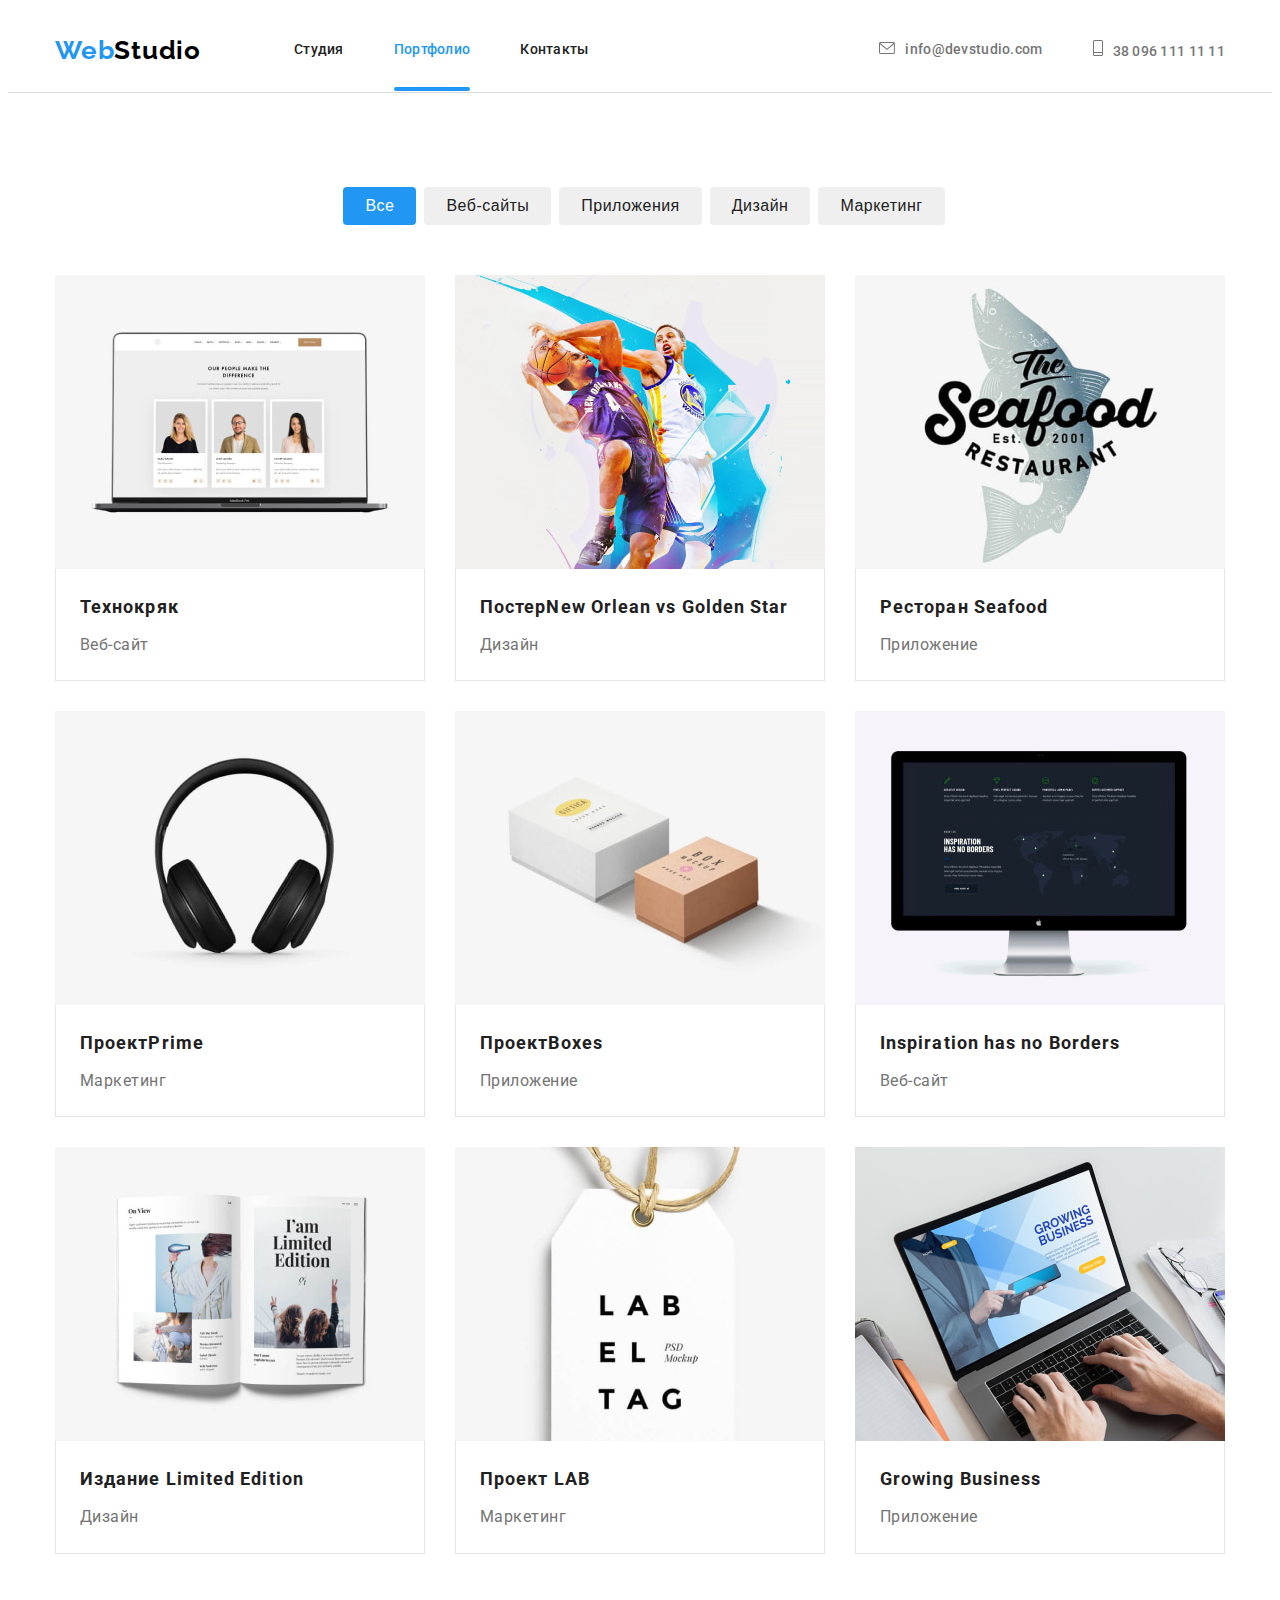
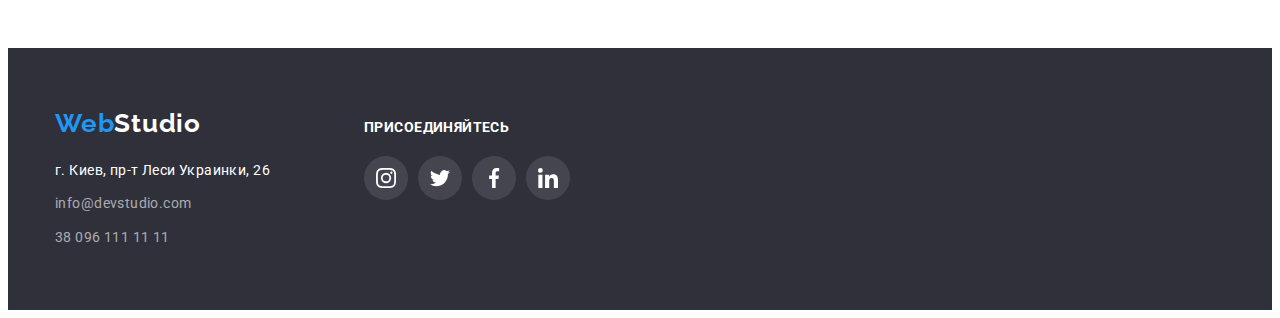
==== portfolio.html @ b554a85b "Initial commit" ====
<!DOCTYPE html>
<html lang="ru">
  <head>
    <meta charset="UTF-8" />
    <meta http-equiv="X-UA-Compatible" content="IE=edge" />
    <meta name="viewport" content="width=device-width, initial-scale=1.0" />
    <title>Портфолио</title>

    <!--Font start-->

    <link rel="preconnect" href="https://fonts.googleapis.com" />
    <link rel="preconnect" href="https://fonts.gstatic.com" crossorigin />
    <link
      href="https://fonts.googleapis.com/css2?family=Raleway:wght@700&family=Roboto:wght@400;500;700;900&display=swap"
      rel="stylesheet"
    />

    <!-- Normalize start -->

    <link
      rel="stylesheet"
      href="https://cdnjs.cloudflare.com/ajax/libs/modern-normalize/1.1.0/modern-normalize.min.css"
      integrity="sha512-wpPYUAdjBVSE4KJnH1VR1HeZfpl1ub8YT/NKx4PuQ5NmX2tKuGu6U/JRp5y+Y8XG2tV+wKQpNHVUX03MfMFn9Q=="
      crossorigin="anonymous"
      referrerpolicy="no-referrer"
    />
    <!-- Normalize end -->

    <link rel="stylesheet" href="./css/styles.css" />
  </head>

  <body>
    <!-- Header section -->

    <header class="header">
      <div class="container header-container">
        <a class="logo link" href="./index.html" lang="en"
          >Web<span class="stud">Studio</span>
        </a>
        <!-- navigation -->
        <nav class="nav-list">
          <ul class="nav list header-container">
            <li class="nav-item">
              <a class="link nav-link" href="./index.html">Студия</a>
            </li>
            <li class="nav-item">
              <a
                class="link nav-link nav-link-current active-link"
                href="./portfolio.html"
                >Портфолио</a
              >
            </li>
            <li class="nav-item">
              <a class="link nav-link" href="./index.html">Контакты</a>
            </li>
          </ul>
        </nav>
        <a class="header-mail nav-link link" href="mailto:info@devstudio.com"
          ><svg width="16" height="12" class="mail-icon">
            <use href="./images/icons.svg#envelope"></use></svg
          >info@devstudio.com</a
        >
        <a class="header-phone nav-link link" href="tel:380961111111"
          ><svg width="10" height="16" class="coll-icon">
            <use href="./images/icons.svg#vector"></use></svg
          >38 096 111 11 11</a
        >
      </div>
    </header>
    <!--Content portfolio-->
    <main class="main-content">
      <section class="filters">
        <div class="container">
          <ul class="main-title list">
            <li class="main-item">
              <button class="button click" type="button">Все</button>
            </li>
            <li class="main-item">
              <button class="button click2" type="button">Веб-сайты</button>
            </li>
            <li class="main-item">
              <button class="button click3" type="button">Приложения</button>
            </li>
            <li class="main-item">
              <button class="button click4" type="button">Дизайн</button>
            </li>
            <li class="main-item">
              <button class="button click5" type="button">Маркетинг</button>
            </li>
          </ul>
          <ul class="list-image list">
            <li class="item-link">
              <div class="overlay-project">
                <img
                  class="item-image"
                  src="./images/portfolio/imgphoto-1.jpg"
                  width="370"
                  alt="Веб-сайт"
                />
                <div class="overlay">
                  <p class="overlay-text">
                    Ресурс предлагает комплексные предложения с разным уровнем
                    функционала и сервисов. Все это позволит посетителю получить
                    исчерпывающие сведения о компании или частном лице.
                  </p>
                </div>
              </div>
              <div class="card-border">
                <h3 class="name-project">Технокряк</h3>
                <p class="text-link">Веб-сайт</p>
              </div>
            </li>
            <li class="item-link">
              <div class="overlay-project">
                <img
                  class="item-image"
                  src="./images/portfolio/imgphoto-2.jpg"
                  alt="Дизайн"
                  width="370"
                />
                <div class="overlay">
                  <p class="overlay-text">
                    Ресурс предлагает комплексные предложения с разным уровнем
                    функционала и сервисов. Все это позволит посетителю получить
                    исчерпывающие сведения о компании или частном лице.
                  </p>
                </div>
              </div>
              <div class="card-border">
                <h3 class="name-project">
                  Постер<span lang="en">New Orlean vs Golden Star</span>
                </h3>
                <p class="text-link">Дизайн</p>
              </div>
            </li>
            <li class="item-link">
              <div class="overlay-project">
                <img
                  class="item-image"
                  src="./images/portfolio/imgphoto-3.jpg"
                  alt="Ресторан"
                  width="370"
                />
                <div class="overlay">
                  <p class="overlay-text">
                    Ресурс предлагает комплексные предложения с разным уровнем
                    функционала и сервисов. Все это позволит посетителю получить
                    исчерпывающие сведения о компании или частном лице.
                  </p>
                </div>
              </div>
              <div class="card-border">
                <h3 class="name-project">
                  Ресторан<span lang="en"> Seafood</span>
                </h3>
                <p class="text-link">Приложение</p>
              </div>
            </li>
            <li class="item-link">
              <div class="overlay-project">
                <img
                  class="item-image"
                  src="./images/portfolio/imgphoto-4.jpg"
                  alt="Маркетинг"
                  width="370"
                />
                <div class="overlay">
                  <p class="overlay-text">
                    Ресурс предлагает комплексные предложения с разным уровнем
                    функционала и сервисов. Все это позволит посетителю получить
                    исчерпывающие сведения о компании или частном лице.
                  </p>
                </div>
              </div>
              <div class="card-border">
                <h3 class="name-project">Проект<span lang="en">Prime</span></h3>
                <p class="text-link">Маркетинг</p>
              </div>
            </li>
            <li class="item-link">
              <div class="overlay-project">
                <img
                  class="item-image"
                  src="./images/portfolio/imgphoto-5.jpg"
                  alt="Приложение"
                  width="370"
                  height="294"
                />
                <div class="overlay">
                  <p class="overlay-text">
                    Ресурс предлагает комплексные предложения с разным уровнем
                    функционала и сервисов. Все это позволит посетителю получить
                    исчерпывающие сведения о компании или частном лице.
                  </p>
                </div>
              </div>
              <div class="card-border">
                <h3 class="name-project">Проект<span lang="en">Boxes</span></h3>
                <p class="text-link">Приложение</p>
              </div>
            </li>
            <li class="item-link">
              <div class="overlay-project">
                <img
                  class="item-image"
                  src="./images/portfolio/imgphoto-6.jpg"
                  alt="Дизайн"
                  width="370"
                />
                <div class="overlay">
                  <p class="overlay-text">
                    Ресурс предлагает комплексные предложения с разным уровнем
                    функционала и сервисов. Все это позволит посетителю получить
                    исчерпывающие сведения о компании или частном лице.
                  </p>
                </div>
              </div>
              <div class="card-border">
                <h3 lang="en" class="name-project">
                  Inspiration has no Borders
                </h3>
                <p class="text-link">Веб-сайт</p>
              </div>
            </li>
            <li class="item-link">
              <div class="overlay-project">
                <img
                  class="item-image"
                  src="./images/portfolio/imgphoto-7.jpg"
                  alt="Издание"
                  width="370"
                />
                <div class="overlay">
                  <p class="overlay-text">
                    Ресурс предлагает комплексные предложения с разным уровнем
                    функционала и сервисов. Все это позволит посетителю получить
                    исчерпывающие сведения о компании или частном лице.
                  </p>
                </div>
              </div>
              <div class="card-border">
                <h3 class="name-project">
                  Издание <span lang="en">Limited Edition</span>
                </h3>
                <p class="text-link">Дизайн</p>
              </div>
            </li>
            <li class="item-link">
              <div class="overlay-project">
                <img
                  class="item-image"
                  src="./images/portfolio/imgphoto-8.jpg"
                  alt="Проект"
                  width="370"
                />
                <div class="overlay">
                  <p class="overlay-text">
                    Ресурс предлагает комплексные предложения с разным уровнем
                    функционала и сервисов. Все это позволит посетителю получить
                    исчерпывающие сведения о компании или частном лице.
                  </p>
                </div>
              </div>
              <div class="card-border">
                <h3 class="name-project">Проект LAB</h3>
                <p class="text-link">Маркетинг</p>
              </div>
            </li>
            <li class="item-link">
              <div class="overlay-project">
                <img
                  class="item-image"
                  src="./images/portfolio/imgphoto-9.jpg"
                  alt="Приложение"
                  width="370"
                />
                <div class="overlay">
                  <p class="overlay-text">
                    Ресурс предлагает комплексные предложения с разным уровнем
                    функционала и сервисов. Все это позволит посетителю получить
                    исчерпывающие сведения о компании или частном лице.
                  </p>
                </div>
              </div>
              <div class="card-border">
                <h3 class="name-project">Growing Business</h3>
                <p class="text-link">Приложение</p>
              </div>
            </li>
          </ul>
        </div>
      </section>
    </main>
    <!--Footer-->
    <footer class="footer">
      <div class="container container-footer">
        <div class="footer-list sosial">
          <a class="logo footer-logo link" href="./index.html" lang="en"
            >Web<span class="footer-stud">Studio</span></a
          >
          <address class="sosial">
            <p class="text-adress">г. Киев, пр-т Леси Украинки, 26</p>

            <a class="footer-mail link" href="mailto:info@devstudio.com"
              >info@devstudio.com</a
            >
            <a class="footer-phone link" href="tel:380961111111"
              >38 096 111 11 11</a
            >
          </address>
        </div>
        <div class="sosial-footer">
          <p class="sosial-text">присоединяйтесь</p>
          <ul class="list footer-links">
            <li class="footer-link">
              <a
                class="footer-item link"
                href=""
                target="_blank"
                rel="noopener noreferrer"
                aria-label="Инстаграм"
              >
                <svg class="footer-icon" width="20" height="20">
                  <use href="./images/icons.svg#instagram"></use>
                </svg>
              </a>
            </li>
            <li class="footer-link">
              <a
                class="footer-item link"
                href=""
                target="_blank"
                rel="noopener noreferrer"
                aria-label="Твитер"
              >
                <svg class="footer-icon" width="20" height="20">
                  <use href="./images/icons.svg#twitter"></use>
                </svg>
              </a>
            </li>
            <li class="footer-link">
              <a
                class="footer-item link"
                href=""
                target="_blank"
                rel="noopener noreferrer"
                aria-label="Фейсбук"
              >
                <svg class="footer-icon" width="20" height="20">
                  <use href="./images/icons.svg#facebook"></use>
                </svg>
              </a>
            </li>
            <li class="footer-link">
              <a
                class="footer-item link"
                href=""
                target="_blank"
                rel="noopener noreferrer"
                aria-label="Линкедин"
              >
                <svg class="footer-icon" width="20" height="20">
                  <use href="./images/icons.svg#linkedin"></use>
                </svg>
              </a>
            </li>
          </ul>
        </div>
      </div>
    </footer>
    <script src="./js/modal.js"></script>
  </body>
</html>
---- css/styles.css ----
:root {
  /* font */
  --main-font: "Roboto", sans-serif;
  --font-secondary: "Raleway", sans-serif;
  /*  colors */
  --main-tex-ol: black;
  --main-text: #212121;
  --secondary-text: #757575;
  --light-text: #ffffff;
  --accent: #2196f3;
  --secondary-bg: #f5f4fa;
  --bground: #e5e5e5;
  --lidht-bg-ol: #d9d9d9;
  --main-bg-ol: #2f303a;
  --footer-contacts: rgba(255, 255, 255, 0.6);
  --hero-bg: rgba(196, 196, 196, 1);
  --linear-grd: (47, 48, 58, 0.4);
  --sosial-icon: #afb1b8;
  --caed-pof: #eeeeee;
  /* card-image  */
  --card-image-gap: 30px;
  --anim-fast: 250ms cubic-bezier(0.4, 0, 0.2, 1);
  --overlay: rgba(33, 150, 243, 0.9);
}

/* bases styels */
body {
  font-family: var(--main-font);
  color: var(--main-tex-ol);
}
.no-scroll {
  overflow: hidden;
}

*,
*::before,
*::after {
  box-sizing: border-box;
}

.container {
  width: 1200px;
  padding-left: 15px;
  padding-right: 15px;
  margin-left: auto;
  margin-right: auto;

  /* outline: 2px solid red;
  outline-offset: -2px; */
}

/* reset styles */
.link {
  text-decoration: none;
}
.list,
.adress-contakt {
  list-style: none;
  padding: 0;
  margin: 0;
}

h1,
h2,
h3,
h4,
h5,
h6,
p {
  margin: 0;
}
/* Header contact */
/* position: fixed;
  top: 0;
  left: 0;
  width: 100%;
  z-index: 100; */
.header {
  border-bottom: 1px solid var(--lidht-bg-ol);
}

.header-mail,
.header-phone {
  font-style: normal;
  font-weight: 500;
  font-size: 14px;
  line-height: 1.14;
  letter-spacing: 0.02em;

  color: var(--secondary-text);
  transition: color var(--anim-fast);
}

.header-mail:hover,
.header-phone:focus,
.header-mail:focus,
.header-phone:hover {
  color: var(--accent);
}

/* Heder section */

.header-container {
  display: flex;
  align-items: center;
}
/* Logo */
.logo {
  font-family: var(--font-secondary);
  font-style: normal;
  font-weight: 700;
  font-size: 26px;
  line-height: 1.19;
  letter-spacing: 0.03em;

  margin-right: 93px;

  color: var(--accent);
}
.stud {
  color: var(--main-tex-ol);
}
.header-mail {
  margin-right: 50px;
}

.coll-icon,
.mail-icon {
  margin-right: 10px;
  fill: currentColor;
}

/* navigation */
.nav a {
  transition: color var(--anim-fast);
  color: var(--main-text);
}
.nav-list {
  font-style: normal;
  font-weight: 500;
  font-size: 14px;
  line-height: 1.14;
  letter-spacing: 0.02em;

  margin-right: auto;
}

.nav-item {
  margin-right: 50px;
}

.nav-item:last-child {
  margin-right: 0;
}

.nav a:hover,
.nav a:focus {
  color: var(--accent);
}
.nav a:active {
  color: var(--accent);
  transition: color var(--anim-fast);
}

.nav-link {
  padding-top: 32px;
  padding-bottom: 32px;
}
.active-link[href="./index.html"] {
  color: var(--accent);
}
.active-link[href="./portfolio.html"] {
  color: var(--accent);
}
.nav-link-current {
  position: relative;
  color: var(--accent);
}
.nav-link-current::after {
  content: "";
  position: absolute;
  bottom: -2px;
  left: 0;

  display: block;
  width: 100%;
  height: 4px;

  border-radius: 2px;
  background-color: var(--accent);
}

/*  hero section */

.hero {
  background-image: linear-gradient(
      to bottom,
      rgba(47, 48, 58, 0.4),
      rgba(47, 48, 58, 0.4)
    ),
    url(../images/pictures/hero.jpg);
  background-position: center;
  background-size: cover;
  background-repeat: no-repeat;
  background-color: var(--hero-bg);
  max-width: 1600px;
  height: 600px;
  margin-left: auto;
  margin-right: auto;
}

.container-hero {
  display: flex;
  padding-top: 200px;
  padding-bottom: 200px;

  width: 696px;

  margin-left: auto;
  margin-right: auto;
  align-items: center;

  flex-direction: column;
}

.hero-title {
  font-style: normal;
  font-weight: 900;
  font-size: 44px;
  line-height: 1.4;
  text-align: center;
  letter-spacing: 0.06em;
  text-transform: uppercase;
  margin-bottom: 30px;

  color: var(--light-text);
}
/* button */
.hero-button {
  max-width: 200px;

  margin-left: auto;
  margin-right: auto;
  padding: 10px 32px;
  border-radius: 4px;

  font-style: normal;
  font-weight: 700;
  font-size: 16px;
  line-height: 2.14;

  background: var(--accent);
  transition: color var(--anim-fast), box-shadow var(--anim-fast);
}

.tipe {
  color: var(--light-text);
  border: 0;
  cursor: pointer;
}

.hero-button:hover,
.hero-button:focus {
  color: var(--lidht-bg-ol);
  box-shadow: 0px 4px 4px rgba(0, 0, 0, 0.15);
}

/* button portfolio */

.button {
  font-style: normal;
  font-weight: 500;
  font-size: 16px;
  line-height: 1.6;
  padding-top: 6px;
  padding-right: 22px;
  padding-bottom: 6px;
  padding-left: 22px;

  text-align: center;
  letter-spacing: 0.03em;

  color: var(--main-text);

  border-radius: 4px;
  border: 0;
  cursor: pointer;
  transition: color var(--anim-fast), background-color var(--anim-fast),
    box-shadow var(--anim-fast);
}

.button:hover,
.button:focus {
  background-color: var(--accent);
  color: var(--light-text);
  box-shadow: 0px 3px 1px rgba(0, 0, 0, 0.1), 0px 1px 2px rgba(0, 0, 0, 0.08),
    0px 2px 2px rgba(0, 0, 0, 0.12);
}

/* Content section */

.content {
  padding-top: 94px;
  padding-bottom: 94px;
}

.content-group {
  display: flex;
  align-items: center;
  justify-content: center;
}

.content-title {
  display: inline-block;
  margin-bottom: 10px;
  font-weight: 700;
  font-size: 14px;
  line-height: 1.14;
  letter-spacing: 0.03em;
  text-transform: uppercase;

  color: var(--main-text);
}
.content-text {
  width: 270px;
  font-style: normal;
  font-weight: 400;
  font-size: 14px;
  line-height: 1.71;
  letter-spacing: 0.03em;

  color: var(--secondary-text);
}
/* section pictures */

.section-pictures {
  padding-bottom: 94px;
}

/*  group-pictures */

.group-pictures {
  margin-bottom: 30px;
}
.group-links {
  align-items: center;
  justify-content: center;
  margin-right: 30px;
}
.group-link {
  width: 270px;
  height: 120px;
  background-color: var(--secondary-bg);
  margin-bottom: 30px;
}
.group-links:last-child {
  margin-right: 0;
}

.group-link,
.group-icon {
  fill: var(--main-text);
}

.pictures-list {
  display: flex;
}
.pictures-img:last-child {
  margin-right: 0;
}
.pictures-work {
  margin-bottom: 50px;
  font-style: normal;
  font-weight: 700;
  font-size: 36px;
  line-height: 1.17;
  text-align: center;
  letter-spacing: 0.03em;

  color: var(--main-tex);
}
.pictures-img {
  position: relative;
  margin-right: 30px;
}
.desk-text {
  position: absolute;
  width: 100%;
  z-index: 50;
  right: 0;
  bottom: 3px;

  width: 370px;
  height: 70px;
  padding: 27px 0;
  background: rgba(47, 48, 58, 0.8);

  font-style: normal;
  font-weight: 700;
  font-size: 14px;
  line-height: 1.14;
  text-align: center;
  letter-spacing: 0.03em;
  text-transform: uppercase;

  color: var(--light-text);
}

/* Team section */
.team {
  padding-top: 94px;
  padding-bottom: 94px;
  background-color: var(--secondary-bg);
}
.team-list {
  display: flex;
}

.team-item {
  width: 270px;
  height: 430px;
  margin-right: 30px;
  background-color: var(--light-text);
  box-shadow: 0px 1px 3px rgba(0, 0, 0, 0.12), 0px 1px 1px rgba(0, 0, 0, 0.14),
    0px 2px 1px rgba(0, 0, 0, 0.2);
  border-radius: 0px 0px 4px 4px;
}
.team-item:last-child {
  margin-right: 0;
}

.team-title {
  margin-bottom: 50px;

  font-style: normal;
  font-weight: 700;
  font-size: 36px;
  line-height: 1.17;
  text-align: center;
  letter-spacing: 0.03em c;

  color: var(--main-text);
}

.photo {
  margin-bottom: 30px;
  border-bottom: none;
  cursor: pointer;
}
.team-persson {
  margin-bottom: 10px;

  font-style: normal;
  font-weight: 500;
  font-size: 16px;
  line-height: 1.19;
  letter-spacing: 0.03em;
  text-align: center;
  color: var(--main-text);
}
.team-info {
  padding-top: 30px;
  padding-bottom: 30px;
  border-top: 0;
}

.persson-info {
  margin-bottom: 16px;
  font-style: normal;
  font-weight: 400;
  font-size: 16px;
  line-height: 1.19;
  letter-spacing: 0.03em;
  text-align: center;
  color: var(--secondary-text);

  cursor: pointer;
}

/* sosial icon */
.sosial-links {
  display: flex;
  gap: 10px;
  justify-content: center;
  padding-bottom: 30px;
}

.sosial-item {
  display: flex;
  align-items: center;
  justify-content: center;
  width: 44px;
  height: 44px;
  background-color: var(--light-text);
  border-radius: 50%;
  transition: color var(--anim-fast), fill var(--anim-fast),
    background-color var(--anim-fast);
}
.sosial-item:hover,
.sosial-item:focus {
  background-color: var(--accent);
}
.sosial-icon {
  fill: var(--sosial-icon);
  transition: fill var(--anim-fast);
}

.sosial-link:hover .sosial-icon {
  fill: var(--light-text);
}
.sosial-item:focus .sosial-icon {
  fill: var(--light-text);
}
/* partners */
.partners {
  padding-top: 94px;
  padding-bottom: 94px;
}
.partners-text {
  display: flex;
  justify-content: center;

  margin-bottom: 50px;
  font-style: normal;
  font-weight: 700;
  font-size: 36px;
  line-height: 1.16;
  text-align: center;
  letter-spacing: 0.03em;

  color: var(--main-text);
}
.partners-list {
  display: flex;
  align-items: center;
  justify-content: center;
}

.partners-item {
  display: flex;
  align-items: center;
  justify-content: center;
  margin-right: 30px;
}
.partners-item:last-child {
  margin-right: 0;
}
.logo-comp {
  display: flex;
  align-items: center;
  justify-content: center;
  width: 170px;
  height: 92px;
  border: 1px solid var(--sosial-icon);
  border-radius: 4px;
}

.logo-comp {
  fill: var(--sosial-icon);
  transition: fill var(--anim-fast), border var(--anim-fast);
}

.logo-comp:hover,
.logo-comp:focus {
  border: 1px solid var(--accent);
  fill: var(--accent);
}

.logo-comp:hover .partners-icon {
  fill: var(--accent);
}
.logo-comp:focus .partners-icon {
  fill: var(--accent);
}

/* pictures portfolio */

.name-project {
  font-style: normal;
  font-weight: 700;
  font-size: 18px;
  line-height: 2;
  margin-bottom: 5px;

  letter-spacing: 0.06em;

  color: var(--main-text);
}

/* portfolio filters-content */

.filters {
  padding-top: 94px;
  padding-bottom: 94px;
}
.main-title {
  display: flex;
  justify-content: center;
  margin-bottom: 50px;
}

.main-item {
  margin-left: 8px;
}
.click {
  color: var(--light-text);
  background-color: var(--accent);
}

.list-image {
  display: flex;
  flex-wrap: wrap;
  margin-left: calc(-1 * var(--card-image-gap));
  margin-top: calc(-1 * var(--card-image-gap));
}

.list-image > .item-link {
  flex-basis: calc(100% / 3-30px);
  margin-left: var(--card-image-gap);
  margin-top: var(--card-image-gap);
}

.card-border {
  background-color: var(--light-text);
  border: 1px solid var(--bground);
  padding-top: 20px;
  padding-bottom: 20px;
  padding-left: 24px;
  padding-right: 24px;
  border-top: none;

  cursor: pointer;
}
.caption {
  margin-bottom: 5px;
}

/*overlay*/
.overlay-project {
  position: relative;
  overflow: hidden;
  transition: box-shadow var(--anim-fast);
}

.overlay {
  position: absolute;
  top: 0;
  left: 0;

  transform: translateY(100%);

  display: flex;
  align-items: center;
  justify-content: center;

  width: 100%;
  height: 100%;
  padding: 63px 24px;

  background-color: var(--overlay);
  backdrop-filter: blur(3px);

  transition: transform var(--anim-fast);
}
.item-link:hover .overlay {
  transform: translateY(0);
}
.overlay-text {
  width: 100%;
  height: 168px;
  left: 239px;
  top: 325px;

  font-style: normal;
  font-weight: 400;
  font-size: 18px;
  line-height: 1.55;

  letter-spacing: 0.03em;

  color: var(--light-text);
}
.item-image {
  display: block;
  margin-bottom: 0;
}
.item-link {
  transition: box-shadov var(--anim-fast);
}
.item-link:hover,
.item-link:focus {
  box-shadow: 0px 1px 1px rgba(0, 0, 0, 0.12), 0px 4px 4px rgba(0, 0, 0, 0.06),
    1px 4px 6px rgba(0, 0, 0, 0.16);
}

/* pictures */

.item-image {
  cursor: pointer;
}

/* text */
.text-link {
  font-style: normal;
  font-weight: 400;
  font-size: 16px;
  line-height: 1.9;

  letter-spacing: 0.03em;

  color: var(--secondary-text);
}

/* Footer */

.footer {
  background: var(--main-bg-ol);

  padding-top: 60px;
  padding-bottom: 60px;
}
.container-footer {
  display: flex;
  align-items: baseline;
}

.footer-list {
  margin-right: 70px;
}
.footer-adress {
  display: flex;
  padding-left: 15px;
  max-width: 231px;
  min-height: 80px;
}

.footer-logo {
  font-family: var(--font-secondary);
  font-weight: 700;
  font-size: 26px;
  line-height: 1.19;
  margin-bottom: 20px;

  letter-spacing: 0.03em;

  color: var(--accent);
}

.footer-stud {
  color: var(--light-text);
}
/* Footer adress */

.text-adress {
  display: inline-block;
  margin-bottom: 10px;

  font-style: normal;
  font-weight: 400;
  font-size: 14px;
  line-height: 1.7;

  letter-spacing: 0.03em;

  color: var(--light-text);
}

.footer-mail {
  display: inline-block;
  margin-bottom: 10px;
  font-style: normal;
  font-weight: 400;
  font-size: 14px;
  line-height: 1.7;

  letter-spacing: 0.03em;

  color: var(--footer-contacts);
  transition: color var(--anim-fast);
}

.footer-phone {
  display: inline-block;
  font-style: normal;
  font-weight: 400;
  font-size: 14px;
  line-height: 1.7;

  letter-spacing: 0.03em;

  color: var(--footer-contacts);
  transition: color var(--anim-fast);
}

.footer-mail:hover,
.footer-phone:hover,
.footer-mail:focus,
.footer-phone:focus {
  color: var(--light-text);
}
/* sosial footer */
.sosial {
  display: flex;
  flex-direction: column;
}

.sosial-footer {
  max-width: 210px;
  max-height: 80px;
}

.footer-links {
  display: flex;
  align-items: center;
  gap: 10px;
}
.footer-link {
  display: flex;
  justify-content: center;
}
.footer-item {
  display: flex;
  align-items: center;
  justify-content: center;
  width: 44px;
  height: 44px;
  background-color: rgba(255, 255, 255, 0.1);
  border-radius: 50%;
  transition: background-color var(--anim-fast);
}
.footer-icon {
  fill: var(--light-text);
  transition: fill var(--anim-fast);
}
.footer-item:hover,
.footer-item:focus {
  background-color: var(--accent);
}

.footer-link:hover .footer-icon {
  fill: var(--light-text);
}
.footer-link:focus .footer-icon {
  fill: var(--light-text);
}

.sosial-text {
  width: 145px;
  height: 16px;
  margin-bottom: 20px;

  font-weight: 700;
  font-size: 14px;
  line-height: 1.14;
  letter-spacing: 0.03em;
  text-transform: uppercase;

  color: var(--light-text);
}
/*  Modal window  */
.backdrop {
  position: fixed;
  top: 0;
  left: 0;
  display: flex;
  align-items: center;
  justify-content: center;
  z-index: 1000;
  width: 100%;
  height: 100%;

  background-color: rgba(0, 0, 0, 0.2);

  opacity: 1;
  visibility: visible;
  pointer-events: initial;

  transition: opacity var(--anim-fast), visibility var(--anim-fast);
}
.modal {
  position: absolute;
  width: 528px;
  height: 581px;
  top: 221px;

  background: var(--light-text);
  box-shadow: 0px 1px 3px rgba(0, 0, 0, 0.12), 0px 1px 1px rgba(0, 0, 0, 0.14),
    0px 2px 1px rgba(0, 0, 0, 0.2);
  border-radius: 4px;

  top: 50%;
  left: 50%;
  transform: translate(-50%, -50%) scale(1) rotate(0);

  opacity: 1;
  transition: transform var(--anim-fast), opacity var(--anim-fast);
}

.backdrop.is-hidden .modal {
  opacity: 0;
  transform: translate(-50%, -50%) scale(0.3) rotate(0.5turn);
}

.modal-btn {
  position: absolute;
  top: 8px;
  right: 8px;

  display: flex;
  align-items: center;
  justify-content: center;
  width: 30px;
  height: 30px;
  padding: 0;

  border-radius: 50%;
  background: var(--light-text);
  border: 1px solid rgba(0, 0, 0, 0.1);
  background-color: transparent;
  cursor: pointer;
  opacity: 1;
  visibility: visible;
  pointer-events: initial;
  transition: opcity 250ms ease-out, visibility 250ms ease-out;
}

.backdrop.is-hidden {
  opacity: 0;
  visibility: hidden;
  pointer-events: none;
}
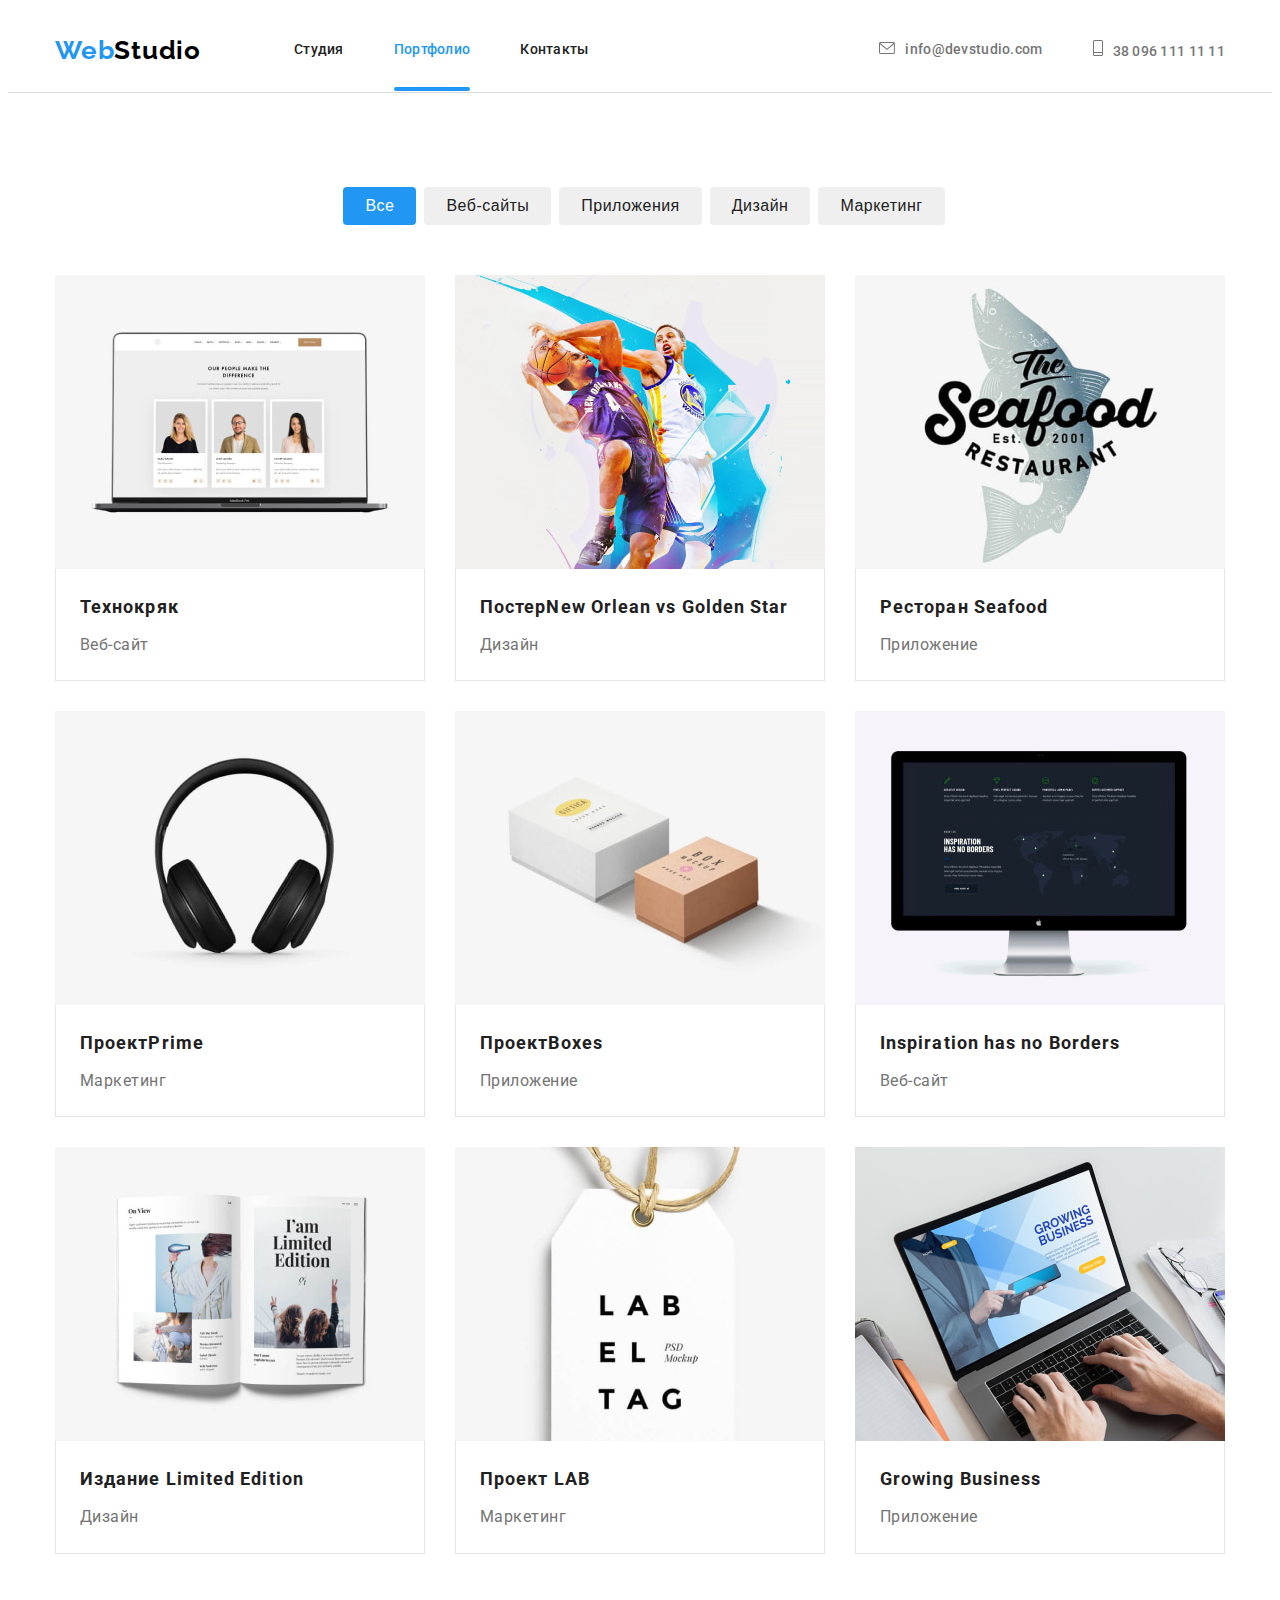
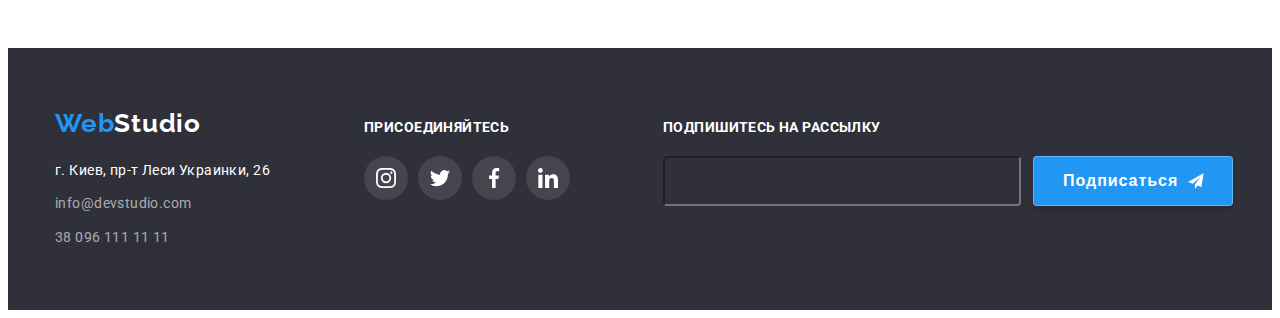
==== commit 3c7f9817: "Футер-дз-6" ====
--- a/portfolio.html
+++ b/portfolio.html
@@ -310,7 +310,7 @@
           </address>
         </div>
         <div class="sosial-footer">
-          <p class="sosial-text">присоединяйтесь</p>
+          <h3 class="sosial-text">присоединяйтесь</h3>
           <ul class="list footer-links">
             <li class="footer-link">
               <a
@@ -366,6 +366,26 @@
             </li>
           </ul>
         </div>
+        <form action="" class="subscription">
+          <h3 class="subscription-text">Подпишитесь на рассылку</h3>
+          <div class="subscription-footer">
+            <label class="subscription-email">
+              <input
+                class="subscription-input"
+                type="email"
+                name="user-email"
+              />
+            </label>
+            <button
+              class="subscription-btn-forum subscription-btn-text"
+              type="submit"
+            >
+              Подписаться<svg class="subscription-icon" width="24" height="24">
+                <use href="./images/icons.svg#icon-send"></use>
+              </svg>
+            </button>
+          </div>
+        </form>
       </div>
     </footer>
     <script src="./js/modal.js"></script>
--- a/css/styles.css
+++ b/css/styles.css
@@ -807,6 +807,7 @@
 .sosial-footer {
   max-width: 210px;
   max-height: 80px;
+  margin-right: 93px;
 }
 
 .footer-links {
@@ -878,10 +879,13 @@
   transition: opacity var(--anim-fast), visibility var(--anim-fast);
 }
 .modal {
+  display: block;
   position: absolute;
   width: 528px;
   height: 581px;
   top: 221px;
+  padding: 40px;
+  /* outline: 1px solid red; */
 
   background: var(--light-text);
   box-shadow: 0px 1px 3px rgba(0, 0, 0, 0.12), 0px 1px 1px rgba(0, 0, 0, 0.14),
@@ -929,3 +933,190 @@
   visibility: hidden;
   pointer-events: none;
 }
+
+/* modal1-form */
+.form {
+  display: flex;
+  flex-direction: column;
+}
+.form-title {
+  display: inline-block;
+  width: 448px;
+
+  font-style: normal;
+  font-weight: 700;
+  font-size: 20px;
+  line-height: 1.15;
+  text-align: center;
+  letter-spacing: 0.03em;
+
+  color: var(--main-text);
+
+  margin-bottom: 12px;
+}
+.form-group {
+  position: relative;
+  width: 100%;
+  margin-bottom: 10px;
+}
+
+.form-label {
+  display: inline-block;
+  margin-bottom: 4px;
+
+  font-style: normal;
+  font-weight: 400;
+  font-size: 12px;
+  line-height: 1.16;
+  letter-spacing: 0.01em;
+
+  color: var(--secondary-text);
+}
+.form-icon {
+  display: inline-block;
+  position: absolute;
+  top: 50%;
+  left: 18px;
+  border: 0;
+}
+.form-input {
+  display: inline-block;
+  width: 100%;
+  padding-top: 11px;
+  padding-bottom: 11px;
+  padding-left: 12px;
+
+  border: 1px solid rgba(33, 33, 33, 0.2);
+  border-radius: 4px;
+}
+.textarea {
+  resize: none;
+}
+.form-comment {
+  display: flex;
+  flex-direction: column;
+
+  height: 120px;
+  margin-bottom: 20px;
+}
+.modal-comment {
+  height: 120px;
+  font-weight: 400;
+  font-size: 12px;
+  line-height: 1.16;
+  letter-spacing: 0.01em;
+  padding: 12px 16px;
+  color: rgba(117, 117, 117, 0.5);
+  border: 1px solid rgba(33, 33, 33, 0.2);
+  border-radius: 4px;
+  resize: none;
+}
+
+.modal-btn-forum {
+  display: inline-block;
+  width: 200px;
+
+  margin-right: auto;
+  margin-left: auto;
+  padding-top: 10px;
+  padding-right: 55px;
+  padding-bottom: 10px;
+  padding-left: 56px;
+  border: 0;
+  /*  background: #188ce8; */
+  background: var(--accent);
+  box-shadow: 0px 4px 4px rgba(0, 0, 0, 0.15);
+  border-radius: 4px;
+}
+.modal-btn-text {
+  font-style: normal;
+  font-weight: 700;
+  font-size: 16px;
+  line-height: 1.87;
+
+  letter-spacing: 0.06em;
+
+  color: var(--light-text);
+}
+.checkbox-text {
+  display: inline-block;
+  font-style: normal;
+  font-weight: 400;
+  font-size: 14px;
+  line-height: 24px;
+  letter-spacing: 0.03em;
+
+  color: var(--secondary-text);
+}
+.contrakt {
+  font-style: normal;
+  font-weight: 400;
+  font-size: 14px;
+  line-height: 24px;
+  letter-spacing: 0.03em;
+  color: var(--accent);
+}
+.checkbox-group {
+  display: flex;
+  align-items: baseline;
+  margin-bottom: 30px;
+}
+/* .checkbox-icon {
+} */
+/* subscription-footer */
+
+.subscription-text {
+  display: inline-block;
+  margin-bottom: 20px;
+  font-style: normal;
+  font-weight: 700;
+  font-size: 14px;
+  line-height: 1.14;
+  letter-spacing: 0.03em;
+  text-transform: uppercase;
+
+  color: var(--light-text);
+}
+.subscription {
+  display: flex;
+  flex-direction: column;
+}
+.subscription-footer {
+  display: flex;
+}
+.subscription-input {
+  width: 358px;
+  height: 50px;
+  margin-right: 12px;
+  background-color: transparent;
+  border-radius: 4px;
+}
+.subscription-btn-forum {
+  width: 200px;
+  height: 50px;
+  padding-top: 10px;
+  padding-bottom: 10px;
+  padding-left: 29px;
+  padding-right: 28px;
+
+  border: 1px solid rgba(255, 255, 255, 0.3);
+  background: var(--accent);
+  box-shadow: 0px 4px 4px rgba(0, 0, 0, 0.15);
+  border-radius: 4px;
+}
+.subscription-btn-text {
+  font-style: normal;
+  font-weight: 700;
+  font-size: 16px;
+  line-height: 1.87px;
+
+  display: flex;
+  align-items: center;
+  text-align: center;
+  letter-spacing: 0.06em;
+
+  color: var(--light-text);
+}
+.subscription-icon {
+  margin-left: 10px;
+}
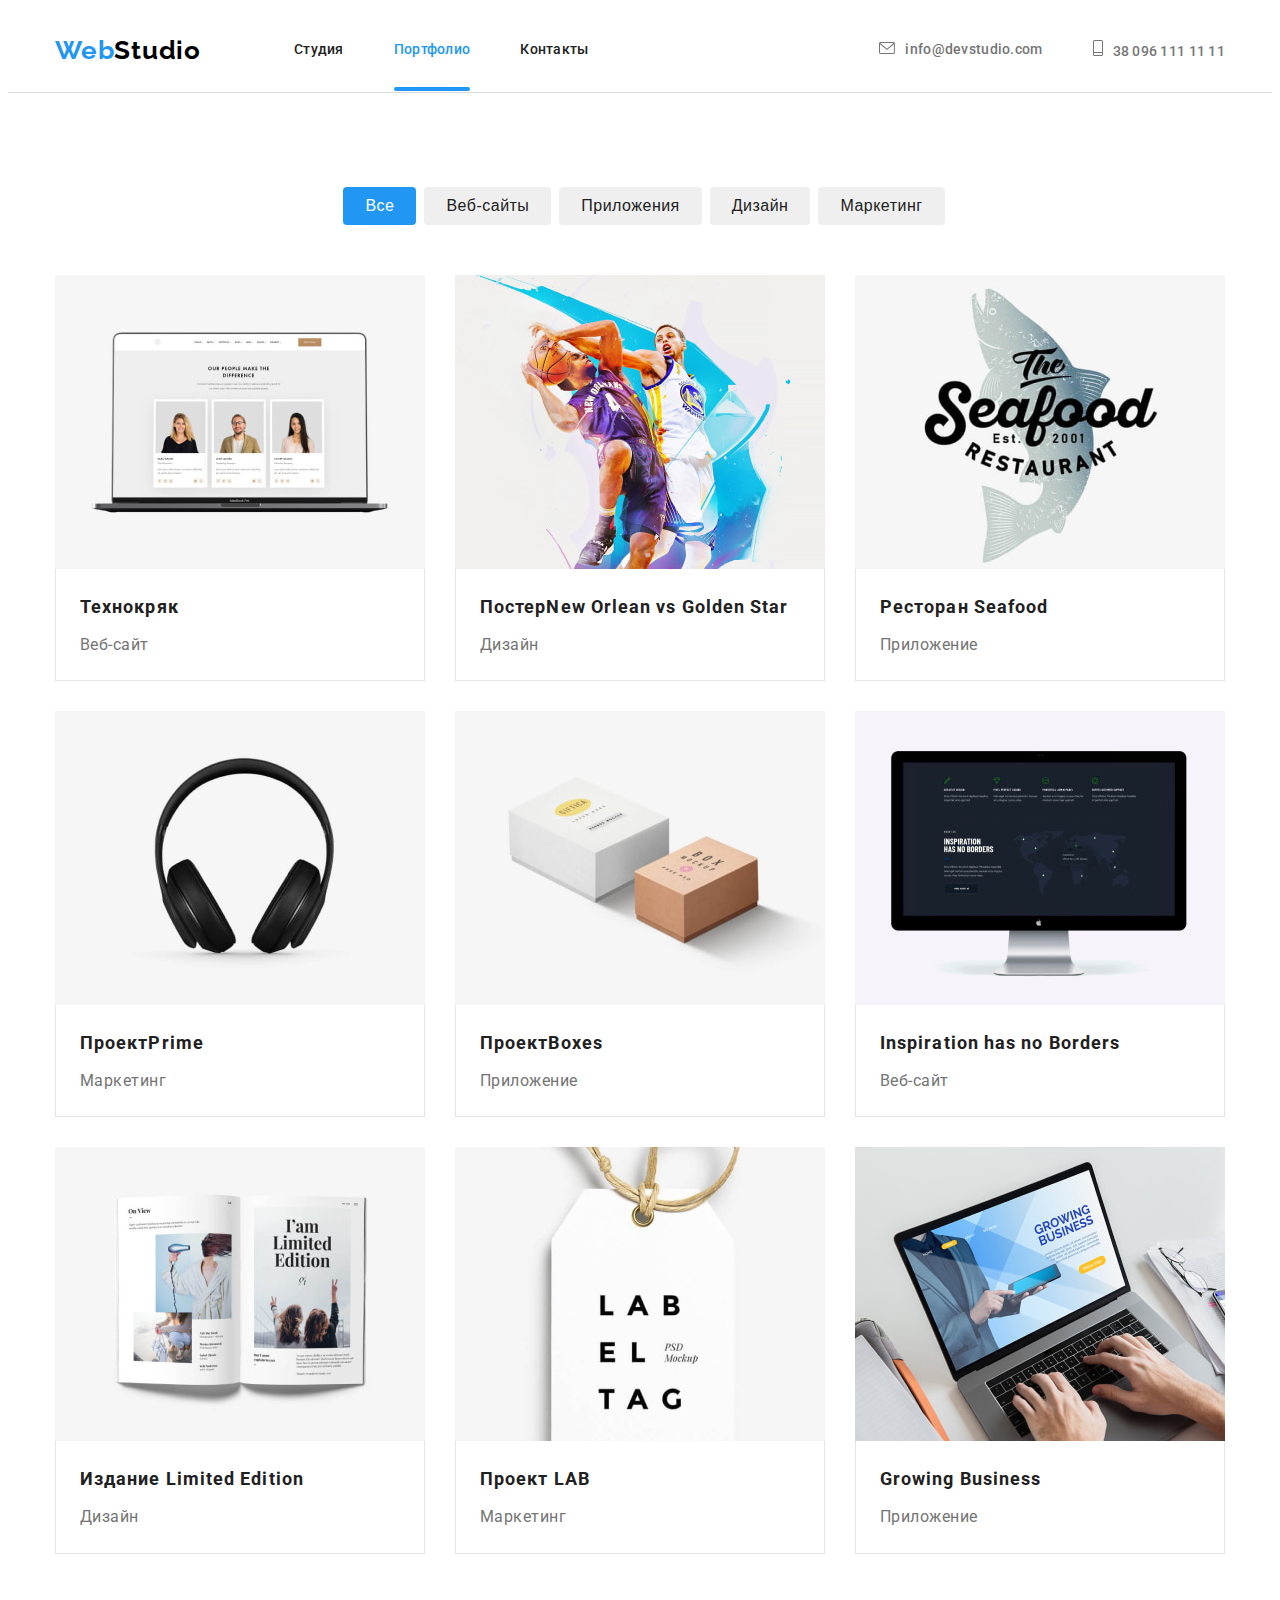
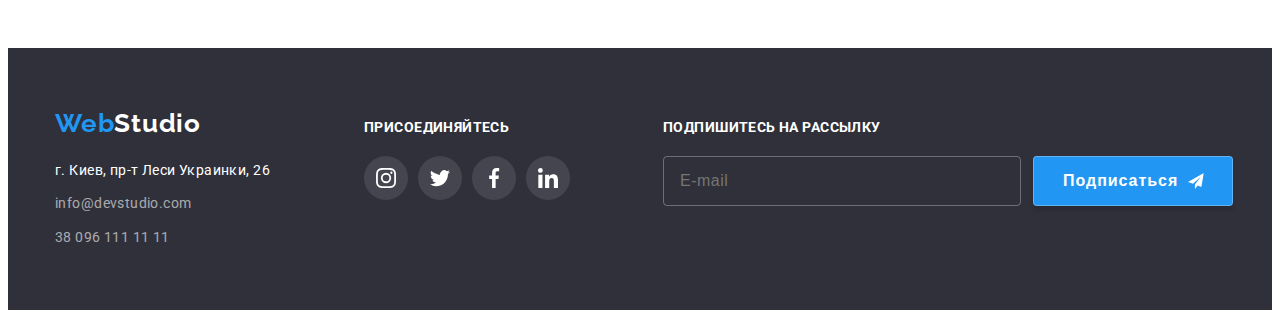
==== commit 53d00336: "ДЗ-6-на перевірку" ====
--- a/portfolio.html
+++ b/portfolio.html
@@ -371,9 +371,11 @@
           <div class="subscription-footer">
             <label class="subscription-email">
               <input
-                class="subscription-input"
+                class="subscription-input subscription-input-text"
                 type="email"
                 name="user-email"
+                rows="1"
+                placeholder="E-mail"
               />
             </label>
             <button
@@ -387,6 +389,80 @@
           </div>
         </form>
       </div>
+      <!--  Modal window -->
+      <div class="backdrop is-hidden" data-modal>
+        <div class="modal">
+          <button class="modal-btn" type="button" data-modal-close>
+            <svg class="modal-btn-icon" width="18" height="18">
+              <use href="./images/icons.svg#close-black"></use>
+            </svg>
+          </button>
+          <!-- Форма -->
+          <form class="form" role="group">
+            <strong class="form-title"
+              >Оставьте свои данные, мы вам перезвоним</strong
+            >
+            <label class="form-group">
+              <span class="form-label">Имя</span>
+              <input class="form-input" type="name" name="user-name" />
+              <svg class="form-icon" width="18" height="18">
+                <use href="./images/icons.svg#person-black"></use>
+              </svg>
+            </label>
+            <label class="form-group">
+              <span class="form-label">Телефон</span>
+              <input class="form-input" type="tel" name="user-phone" />
+              <svg class="form-icon" width="18" height="18">
+                <use href="./images/icons.svg#phone-black"></use>
+              </svg>
+            </label>
+
+            <label class="form-group">
+              <span class="form-label">Почта</span>
+              <input class="form-input" type="email" name="user-email" />
+              <svg class="form-icon" width="18" height="18">
+                <use href="./images/icons.svg#email-black"></use>
+              </svg>
+            </label>
+
+            <label class="form-comment">
+              <span class="form-label-comment">Комментарий</span>
+              <textarea
+                class="modal-comment"
+                name=""
+                rows="5"
+                placeholder="Введите текст"
+              ></textarea>
+            </label>
+            <label class="register-form-agreement">
+              <input
+                class="register-checkbox visuaaly-hidden"
+                type="checkbox"
+                name="agreement"
+              />
+              <svg class="register-icon" width="16" height="15">
+                <use
+                  class="register-icon-uncheck"
+                  href="./images/icons.svg#Checkbox"
+                ></use>
+                <use
+                  class="register-icon-check"
+                  href="./images/icons.svg#icon-check"
+                ></use>
+              </svg>
+              <span class="register-form-agreement-text">
+                Соглашаюсь с рассылкой и принимаю
+                <a class="register-form-agreement-link" href=""
+                  >Условия договора</a
+                >
+              </span>
+            </label>
+            <button class="modal-btn-forum modal-btn-text" type="submit">
+              Отправить
+            </button>
+          </form>
+        </div>
+      </div>
     </footer>
     <script src="./js/modal.js"></script>
   </body>
--- a/css/styles.css
+++ b/css/styles.css
@@ -69,6 +69,18 @@
 p {
   margin: 0;
 }
+.visuaaly-hidden {
+  position: absolute;
+  white-space: nowrap;
+  width: 1px;
+  height: 1px;
+  overflow: hidden;
+  border: 0;
+  padding: 0;
+  clip: rect(0 0 0 0);
+  clip-path: inset(50%);
+  margin: -1px;
+}
 /* Header contact */
 /* position: fixed;
   top: 0;
@@ -96,6 +108,7 @@
 .header-mail:focus,
 .header-phone:hover {
   color: var(--accent);
+  outline: 0;
 }
 
 /* Heder section */
@@ -114,7 +127,7 @@
   letter-spacing: 0.03em;
 
   margin-right: 93px;
-
+  outline: 0;
   color: var(--accent);
 }
 .stud {
@@ -156,6 +169,7 @@
 .nav a:hover,
 .nav a:focus {
   color: var(--accent);
+  outline: 0;
 }
 .nav a:active {
   color: var(--accent);
@@ -261,6 +275,7 @@
 
 .hero-button:hover,
 .hero-button:focus {
+  outline: 0;
   color: var(--lidht-bg-ol);
   box-shadow: 0px 4px 4px rgba(0, 0, 0, 0.15);
 }
@@ -295,6 +310,7 @@
   color: var(--light-text);
   box-shadow: 0px 3px 1px rgba(0, 0, 0, 0.1), 0px 1px 2px rgba(0, 0, 0, 0.08),
     0px 2px 2px rgba(0, 0, 0, 0.12);
+  outline: 0;
 }
 
 /* Content section */
@@ -499,6 +515,7 @@
 .sosial-item:hover,
 .sosial-item:focus {
   background-color: var(--accent);
+  outline: 0;
 }
 .sosial-icon {
   fill: var(--sosial-icon);
@@ -564,6 +581,7 @@
 .logo-comp:focus {
   border: 1px solid var(--accent);
   fill: var(--accent);
+  outline: 0;
 }
 
 .logo-comp:hover .partners-icon {
@@ -664,6 +682,7 @@
 }
 .item-link:hover .overlay {
   transform: translateY(0);
+  outline: 0;
 }
 .overlay-text {
   width: 100%;
@@ -691,6 +710,7 @@
 .item-link:focus {
   box-shadow: 0px 1px 1px rgba(0, 0, 0, 0.12), 0px 4px 4px rgba(0, 0, 0, 0.06),
     1px 4px 6px rgba(0, 0, 0, 0.16);
+  outline: 0;
 }
 
 /* pictures */
@@ -797,6 +817,7 @@
 .footer-mail:focus,
 .footer-phone:focus {
   color: var(--light-text);
+  outline: 0;
 }
 /* sosial footer */
 .sosial {
@@ -836,6 +857,7 @@
 .footer-item:hover,
 .footer-item:focus {
   background-color: var(--accent);
+  outline: 0;
 }
 
 .footer-link:hover .footer-icon {
@@ -927,6 +949,17 @@
   pointer-events: initial;
   transition: opcity 250ms ease-out, visibility 250ms ease-out;
 }
+.modal-btn-icon {
+  transition: color var(--anim-fast);
+}
+.modal-btn-icon:hover,
+.modal-btn-icon:focus {
+  fill: var(--accent);
+}
+
+.modal-btn-icon:active {
+  fill: var(--accent);
+}
 
 .backdrop.is-hidden {
   opacity: 0;
@@ -938,7 +971,9 @@
 .form {
   display: flex;
   flex-direction: column;
-}
+  justify-content: center;
+}
+
 .form-title {
   display: inline-block;
   width: 448px;
@@ -978,42 +1013,77 @@
   top: 50%;
   left: 18px;
   border: 0;
-}
+  cursor: pointer;
+  transition: fill var(--anim-fast);
+}
+
 .form-input {
   display: inline-block;
   width: 100%;
   padding-top: 11px;
   padding-bottom: 11px;
-  padding-left: 12px;
-
+  padding-left: 42px;
+
+  fill: var(--main-text);
   border: 1px solid rgba(33, 33, 33, 0.2);
   border-radius: 4px;
-}
-.textarea {
-  resize: none;
+  transition: border-color var(--anim-fast);
+}
+.form-icon:active {
+  fill: var(--accent);
+}
+.modal-comment:hover,
+.modal-comment:focus,
+.form-input:hover,
+.form-input:focus {
+  border: 1px solid var(--accent);
+  outline: 0;
+  border-radius: 4px;
+}
+.form-input:hover + .form-icon {
+  fill: var(--accent);
+  /* outline: 0; */
+}
+.form-input:focus + .form-icon {
+  fill: var(--accent);
 }
 .form-comment {
   display: flex;
   flex-direction: column;
-
-  height: 120px;
   margin-bottom: 20px;
 }
-.modal-comment {
-  height: 120px;
+
+.form-label-comment {
+  display: inline-block;
+  font-style: normal;
   font-weight: 400;
   font-size: 12px;
   line-height: 1.16;
   letter-spacing: 0.01em;
+  margin-bottom: 4px;
+
+  color: var(--secondary-text);
+}
+.modal-comment {
+  width: 100%;
+
   padding: 12px 16px;
+  resize: none;
+  font-style: normal;
+  font-weight: 400;
+  font-size: 14px;
+  line-height: 1.14;
+  letter-spacing: 0.01em;
+
   color: rgba(117, 117, 117, 0.5);
+
   border: 1px solid rgba(33, 33, 33, 0.2);
   border-radius: 4px;
-  resize: none;
+  transition: border-color var(--anim-fast);
 }
 
 .modal-btn-forum {
-  display: inline-block;
+  display: inline-flex;
   width: 200px;
 
   margin-right: auto;
@@ -1023,10 +1093,12 @@
   padding-bottom: 10px;
   padding-left: 56px;
   border: 0;
-  /*  background: #188ce8; */
+
   background: var(--accent);
   box-shadow: 0px 4px 4px rgba(0, 0, 0, 0.15);
   border-radius: 4px;
+  cursor: pointer;
+  transition: background-color var(--anim-fast);
 }
 .modal-btn-text {
   font-style: normal;
@@ -1038,31 +1110,44 @@
 
   color: var(--light-text);
 }
-.checkbox-text {
-  display: inline-block;
+
+.register-form-agreement {
+  display: flex;
+  align-items: center;
+  justify-content: center;
+  gap: 7px;
+  margin-bottom: 30px;
+}
+
+.register-checkbox:checked + .register-icon .register-icon-uncheck {
+  opacity: 0;
+  transition: opacity var(--anim-fast);
+}
+
+.register-icon-check {
+  opacity: 0;
+  fill: var(--main-text);
+  transition: opacity var(--anim-fast);
+}
+
+.register-checkbox:checked + .register-icon .register-icon-check {
+  opacity: 1;
+}
+
+.register-form-agreement-text {
   font-style: normal;
   font-weight: 400;
   font-size: 14px;
-  line-height: 24px;
-  letter-spacing: 0.03em;
-
+  line-height: 1.71;
+  letter-spacing: 0.03em;
+  user-select: none;
+  text-underline-position: under;
   color: var(--secondary-text);
 }
-.contrakt {
-  font-style: normal;
-  font-weight: 400;
-  font-size: 14px;
-  line-height: 24px;
-  letter-spacing: 0.03em;
+
+.register-form-agreement-link {
   color: var(--accent);
 }
-.checkbox-group {
-  display: flex;
-  align-items: baseline;
-  margin-bottom: 30px;
-}
-/* .checkbox-icon {
-} */
 /* subscription-footer */
 
 .subscription-text {
@@ -1087,9 +1172,24 @@
 .subscription-input {
   width: 358px;
   height: 50px;
+  padding-top: 15px;
+  padding-left: 16px;
+  padding-bottom: 15px;
   margin-right: 12px;
   background-color: transparent;
   border-radius: 4px;
+  cursor: pointer;
+  border: 1px solid rgba(255, 255, 255, 0.3);
+  transition: border var(--anim-fast);
+}
+.subscription-input-text {
+  font-style: normal;
+  font-weight: 400;
+  font-size: 16px;
+  line-height: 1.25;
+  letter-spacing: 0.03em;
+
+  color: rgba(255, 255, 255, 0.6);
 }
 .subscription-btn-forum {
   width: 200px;
@@ -1103,6 +1203,8 @@
   background: var(--accent);
   box-shadow: 0px 4px 4px rgba(0, 0, 0, 0.15);
   border-radius: 4px;
+  cursor: pointer;
+  transition: color var(--anim-fast) box-shadow var(--anim-fast);
 }
 .subscription-btn-text {
   font-style: normal;
@@ -1118,5 +1220,31 @@
   color: var(--light-text);
 }
 .subscription-icon {
+  fill: var(--light-text);
   margin-left: 10px;
-}
+
+  display: flex;
+  align-items: center;
+  text-align: center;
+  letter-spacing: 0.06em;
+
+  color: var(--light-text);
+}
+.subscription-input:hover,
+.subscription-input:focus {
+  outline: 0;
+  color: var(--lidht-bg-ol);
+  box-shadow: 0px 4px 4px rgba(0, 0, 0, 0.15);
+}
+.subscription-btn-forum:hover,
+.subscription-btn-forum:focus {
+  outline: 0;
+  color: var(--lidht-bg-ol);
+  box-shadow: 0px 4px 4px rgba(0, 0, 0, 0.15);
+}
+.subscription-btn-forum:hover .subscription-icon {
+  fill: var(--lidht-bg-ol);
+}
+.subscription-icon:focus .subscription-icon {
+  fill: var(--lidht-bg-ol);
+}
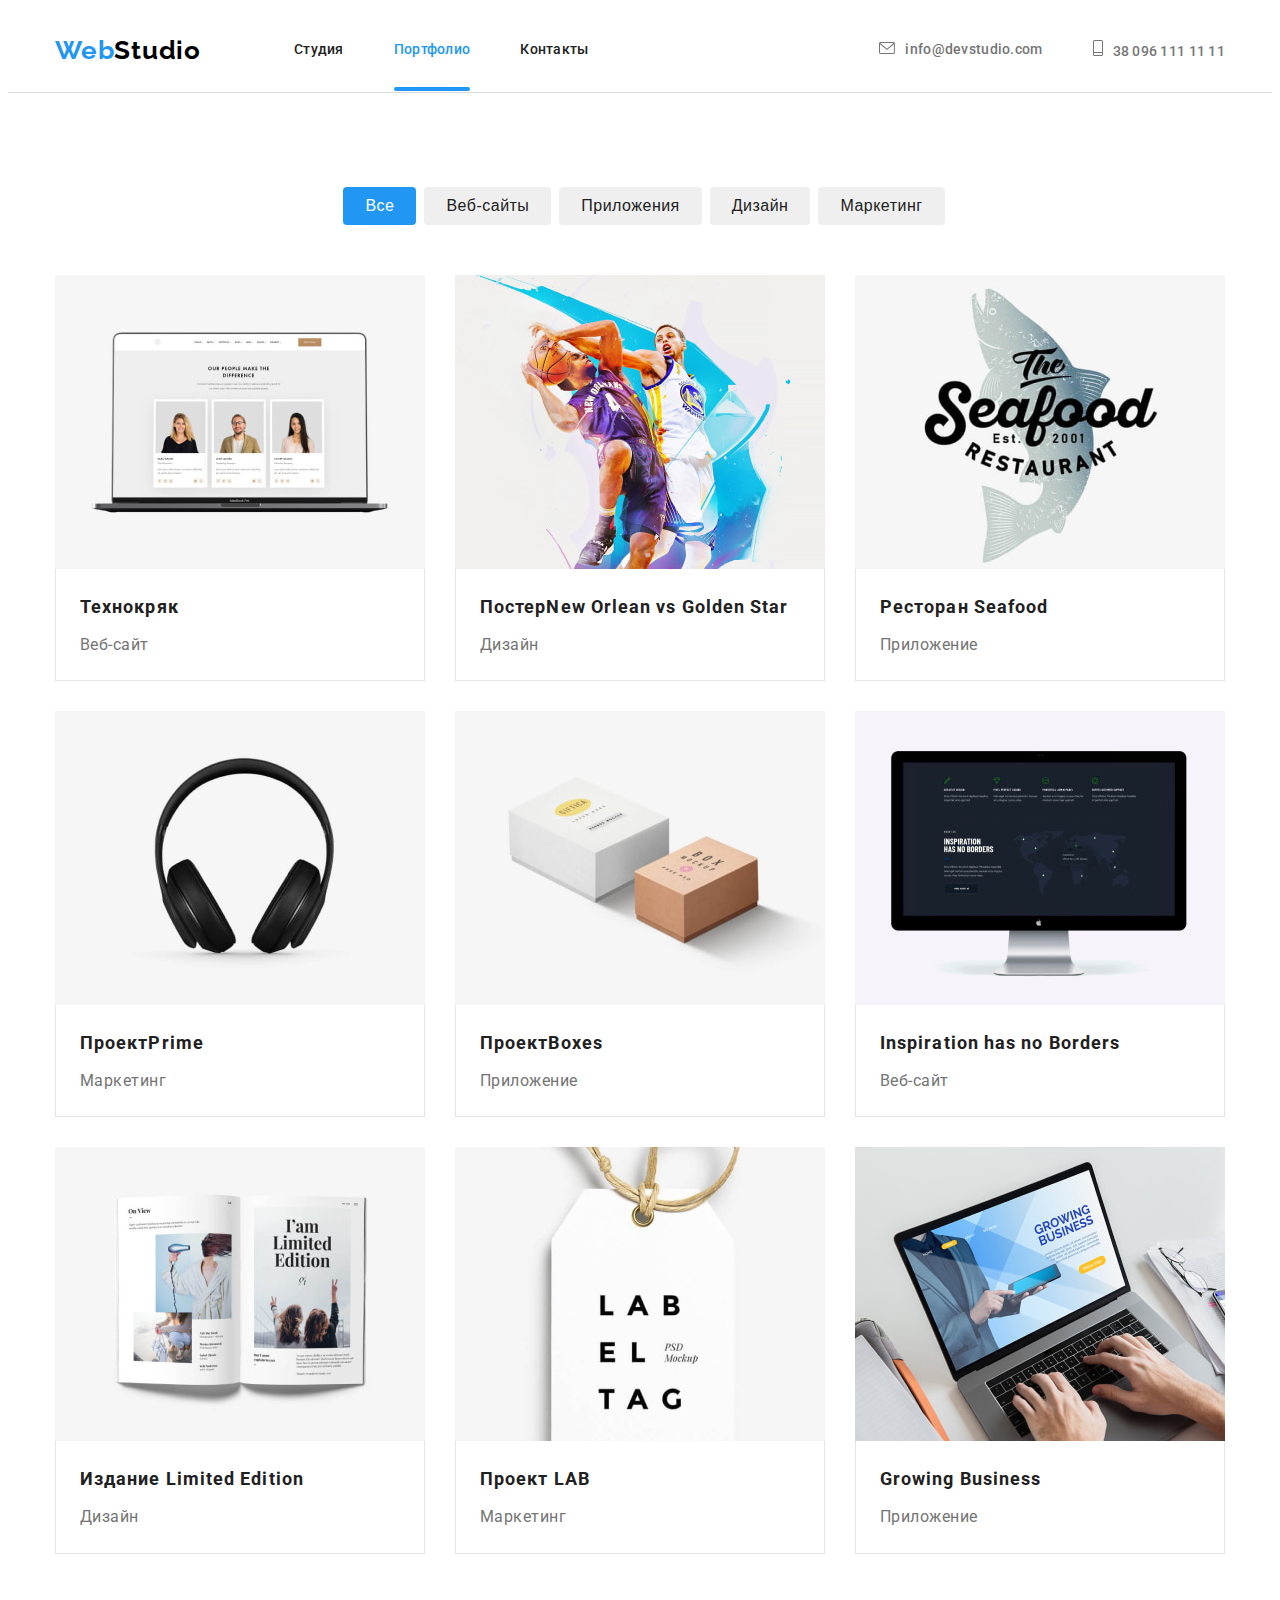
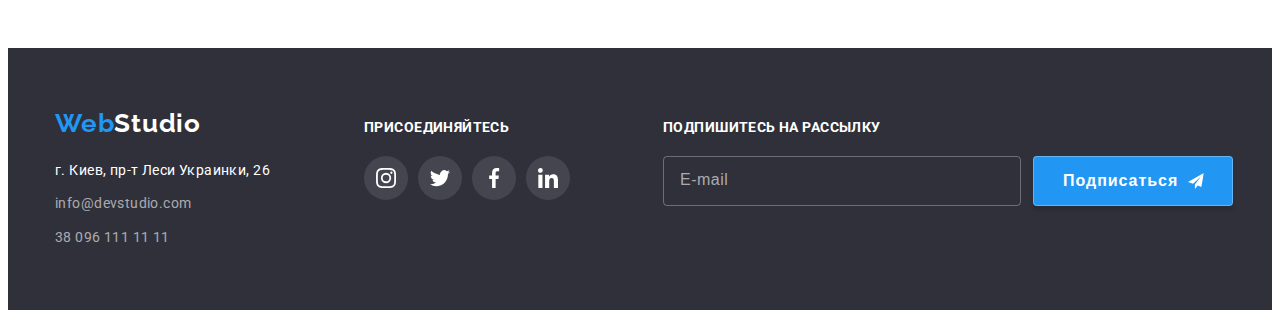
==== commit a1262967: "ДЗ-6/1" ====
--- a/portfolio.html
+++ b/portfolio.html
@@ -366,7 +366,7 @@
             </li>
           </ul>
         </div>
-        <form action="" class="subscription">
+        <form action="#" class="subscription">
           <h3 class="subscription-text">Подпишитесь на рассылку</h3>
           <div class="subscription-footer">
             <label class="subscription-email">
@@ -374,7 +374,6 @@
                 class="subscription-input subscription-input-text"
                 type="email"
                 name="user-email"
-                rows="1"
                 placeholder="E-mail"
               />
             </label>
@@ -389,81 +388,82 @@
           </div>
         </form>
       </div>
-      <!--  Modal window -->
-      <div class="backdrop is-hidden" data-modal>
-        <div class="modal">
-          <button class="modal-btn" type="button" data-modal-close>
-            <svg class="modal-btn-icon" width="18" height="18">
-              <use href="./images/icons.svg#close-black"></use>
+    </footer>
+    <!--  Modal window -->
+    <div class="backdrop is-hidden" data-modal>
+      <div class="modal">
+        <button class="modal-btn" type="button" data-modal-close>
+          <svg class="modal-btn-icon" width="18" height="18">
+            <use href="./images/icons.svg#close-black"></use>
+          </svg>
+        </button>
+        <!-- Форма -->
+        <form class="form">
+          <strong class="form-title"
+            >Оставьте свои данные, мы вам перезвоним</strong
+          >
+          <label class="form-group">
+            <span class="form-label">Имя</span>
+            <input class="form-input" type="text" name="user-name" />
+            <svg class="form-icon" width="18" height="18">
+              <use href="./images/icons.svg#person-black"></use>
             </svg>
+          </label>
+          <label class="form-group">
+            <span class="form-label">Телефон</span>
+            <input class="form-input" type="tel" name="user-phone" />
+            <svg class="form-icon" width="18" height="18">
+              <use href="./images/icons.svg#phone-black"></use>
+            </svg>
+          </label>
+
+          <label class="form-group">
+            <span class="form-label">Почта</span>
+            <input class="form-input" type="email" name="user-email" />
+            <svg class="form-icon" width="18" height="18">
+              <use href="./images/icons.svg#email-black"></use>
+            </svg>
+          </label>
+
+          <label class="form-comment">
+            <span class="form-label-comment">Комментарий</span>
+            <textarea
+              class="modal-comment modal-comment-text"
+              name="#"
+              rows="5"
+              placeholder="Введите текст"
+            ></textarea>
+          </label>
+          <label class="register-form-agreement">
+            <input
+              class="register-checkbox visuaaly-hidden"
+              type="checkbox"
+              name="agreement"
+            />
+            <svg class="register-icon" width="16" height="15">
+              <use
+                class="register-icon-uncheck"
+                href="./images/icons.svg#Checkbox"
+              ></use>
+              <use
+                class="register-icon-check"
+                href="./images/icons.svg#icon-check"
+              ></use>
+            </svg>
+            <span class="register-form-agreement-text">
+              Соглашаюсь с рассылкой и принимаю
+              <a class="register-form-agreement-link" href=""
+                >Условия договора</a
+              >
+            </span>
+          </label>
+          <button class="modal-btn-forum modal-btn-text" type="submit">
+            Отправить
           </button>
-          <!-- Форма -->
-          <form class="form" role="group">
-            <strong class="form-title"
-              >Оставьте свои данные, мы вам перезвоним</strong
-            >
-            <label class="form-group">
-              <span class="form-label">Имя</span>
-              <input class="form-input" type="name" name="user-name" />
-              <svg class="form-icon" width="18" height="18">
-                <use href="./images/icons.svg#person-black"></use>
-              </svg>
-            </label>
-            <label class="form-group">
-              <span class="form-label">Телефон</span>
-              <input class="form-input" type="tel" name="user-phone" />
-              <svg class="form-icon" width="18" height="18">
-                <use href="./images/icons.svg#phone-black"></use>
-              </svg>
-            </label>
-
-            <label class="form-group">
-              <span class="form-label">Почта</span>
-              <input class="form-input" type="email" name="user-email" />
-              <svg class="form-icon" width="18" height="18">
-                <use href="./images/icons.svg#email-black"></use>
-              </svg>
-            </label>
-
-            <label class="form-comment">
-              <span class="form-label-comment">Комментарий</span>
-              <textarea
-                class="modal-comment"
-                name=""
-                rows="5"
-                placeholder="Введите текст"
-              ></textarea>
-            </label>
-            <label class="register-form-agreement">
-              <input
-                class="register-checkbox visuaaly-hidden"
-                type="checkbox"
-                name="agreement"
-              />
-              <svg class="register-icon" width="16" height="15">
-                <use
-                  class="register-icon-uncheck"
-                  href="./images/icons.svg#Checkbox"
-                ></use>
-                <use
-                  class="register-icon-check"
-                  href="./images/icons.svg#icon-check"
-                ></use>
-              </svg>
-              <span class="register-form-agreement-text">
-                Соглашаюсь с рассылкой и принимаю
-                <a class="register-form-agreement-link" href=""
-                  >Условия договора</a
-                >
-              </span>
-            </label>
-            <button class="modal-btn-forum modal-btn-text" type="submit">
-              Отправить
-            </button>
-          </form>
-        </div>
+        </form>
       </div>
-    </footer>
+    </div>
+
     <script src="./js/modal.js"></script>
   </body>
 </html>
--- a/css/styles.css
+++ b/css/styles.css
@@ -1064,22 +1064,24 @@
 
   color: var(--secondary-text);
 }
+
 .modal-comment {
   width: 100%;
 
   padding: 12px 16px;
   resize: none;
-  font-style: normal;
-  font-weight: 400;
-  font-size: 14px;
-  line-height: 1.14;
-  letter-spacing: 0.01em;
-
-  color: rgba(117, 117, 117, 0.5);
-
   border: 1px solid rgba(33, 33, 33, 0.2);
   border-radius: 4px;
   transition: border-color var(--anim-fast);
+}
+.modal-comment-text::placeholder {
+  font-style: normal;
+  font-weight: 400;
+  font-size: 12px;
+  line-height: 1.16;
+  letter-spacing: 0.01em;
+
+  color: rgba(117, 117, 117, 0.5);
 }
 
 .modal-btn-forum {
@@ -1182,7 +1184,7 @@
   border: 1px solid rgba(255, 255, 255, 0.3);
   transition: border var(--anim-fast);
 }
-.subscription-input-text {
+.subscription-input-text::placeholder {
   font-style: normal;
   font-weight: 400;
   font-size: 16px;
